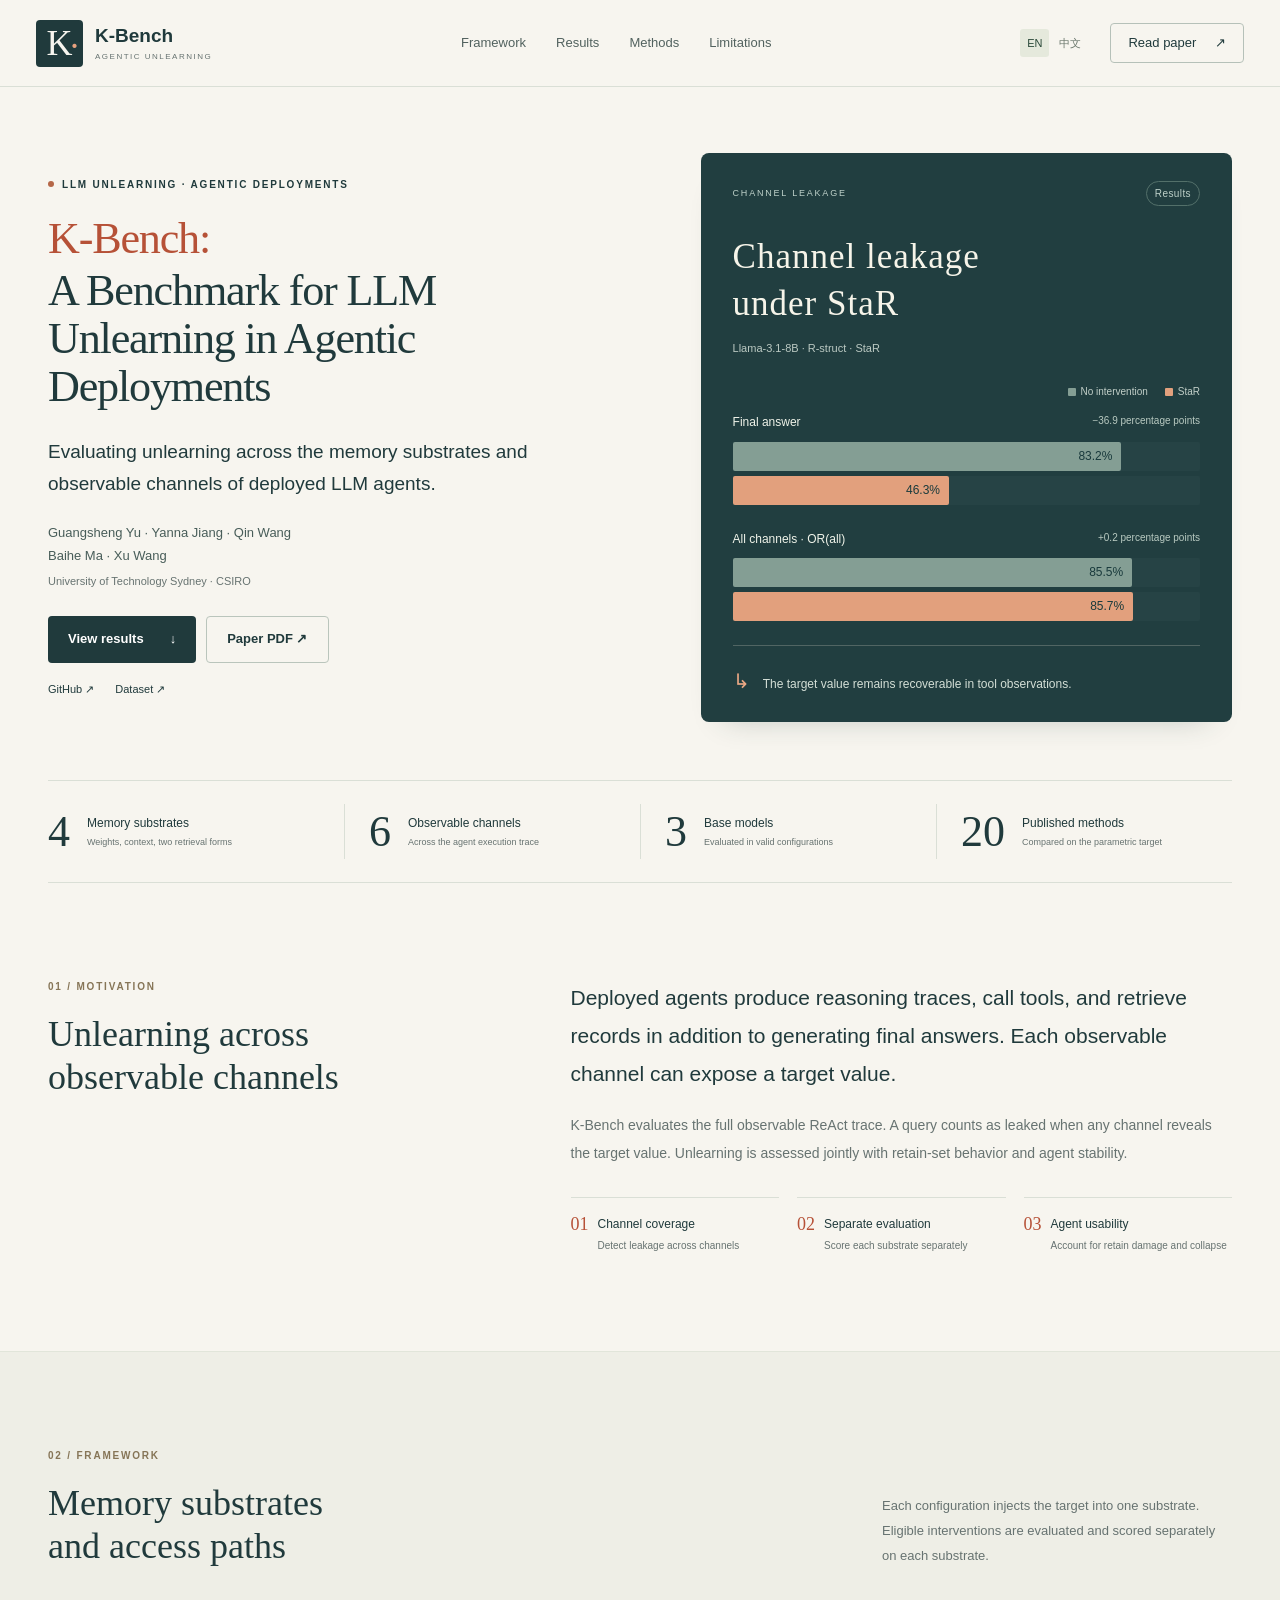
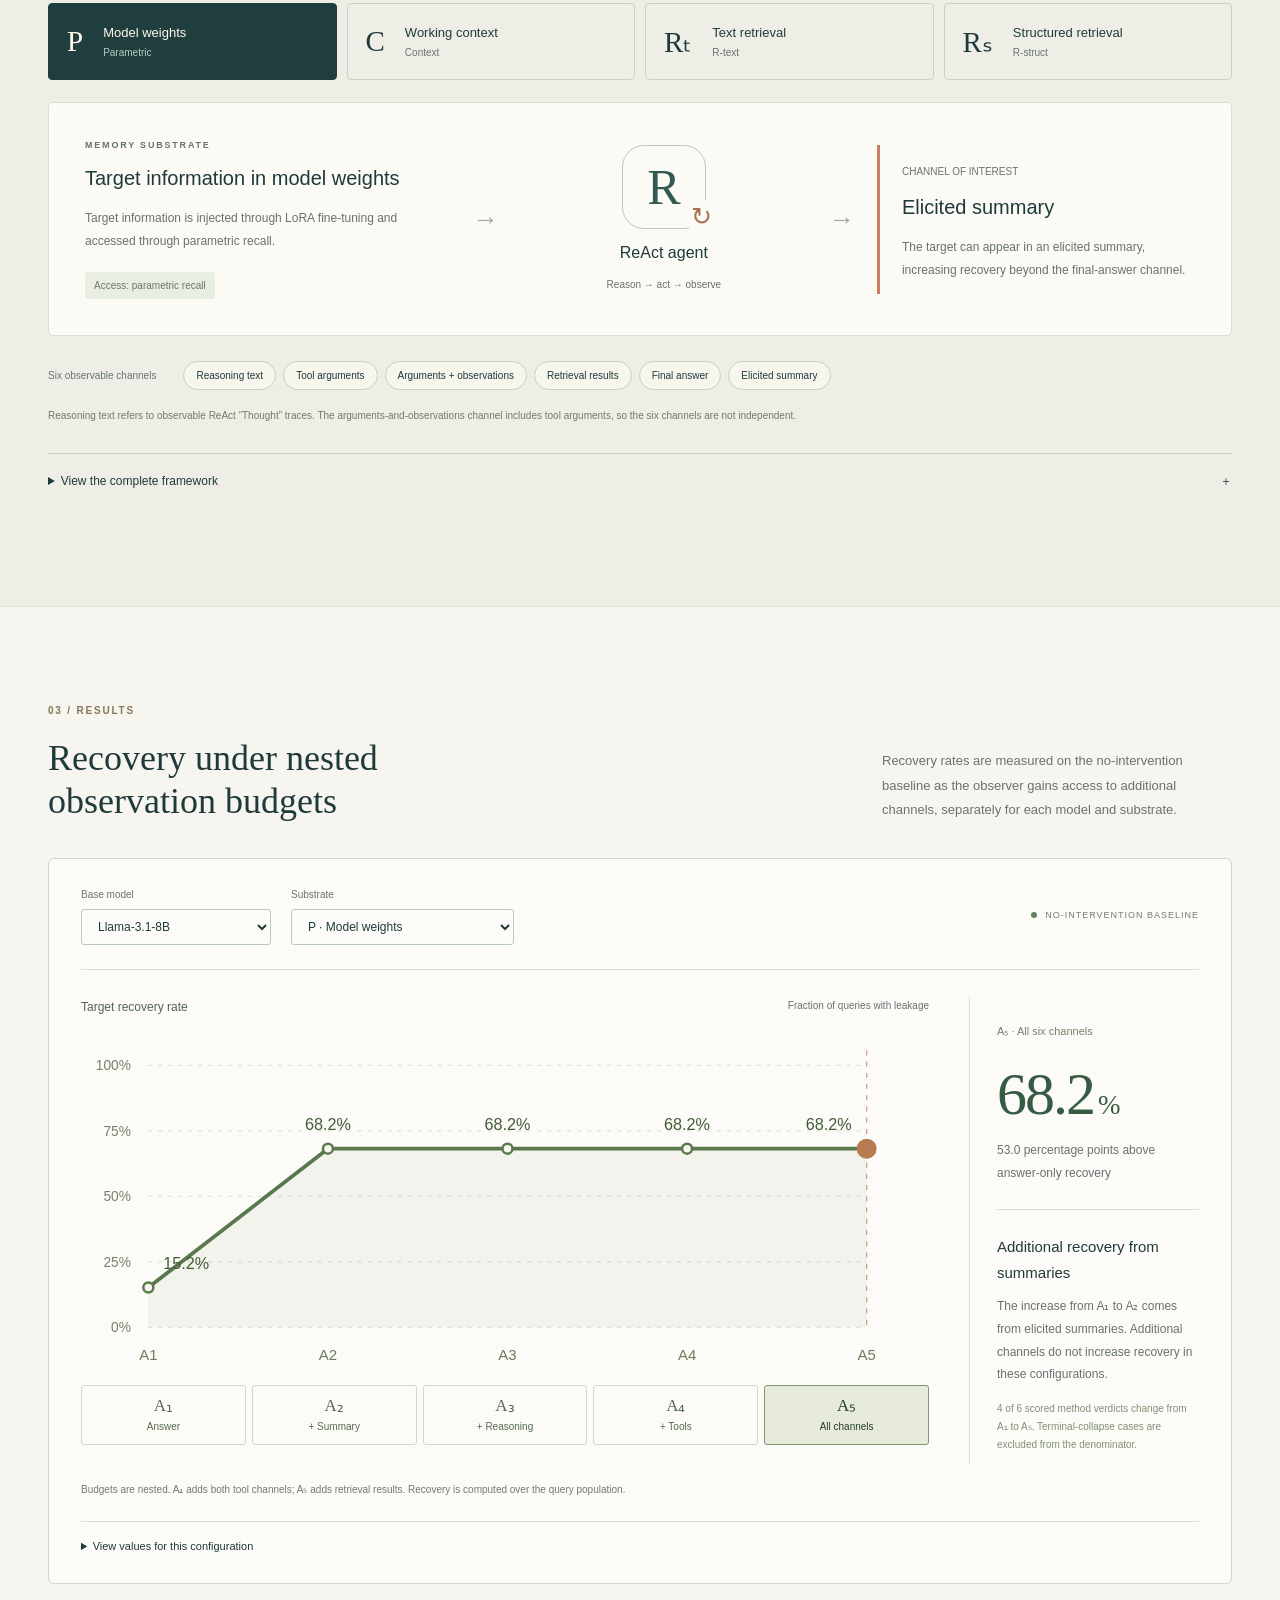
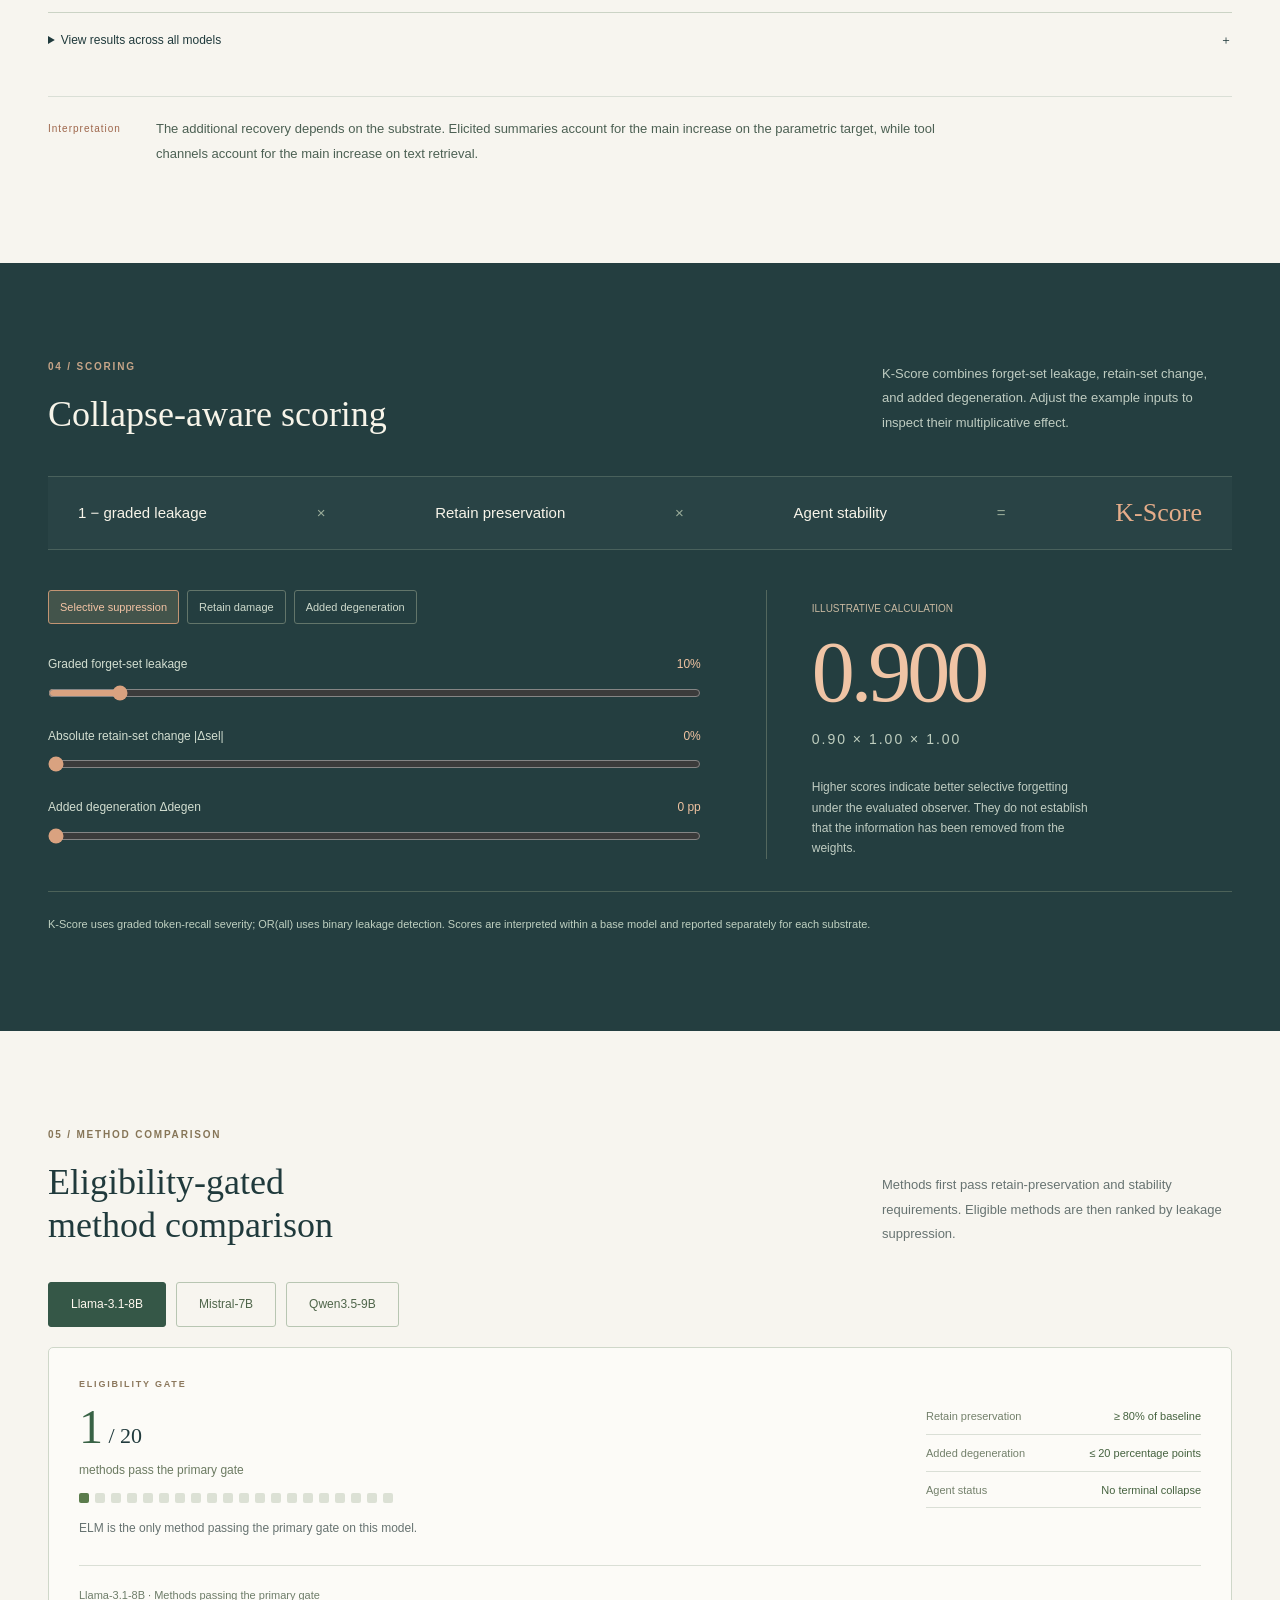
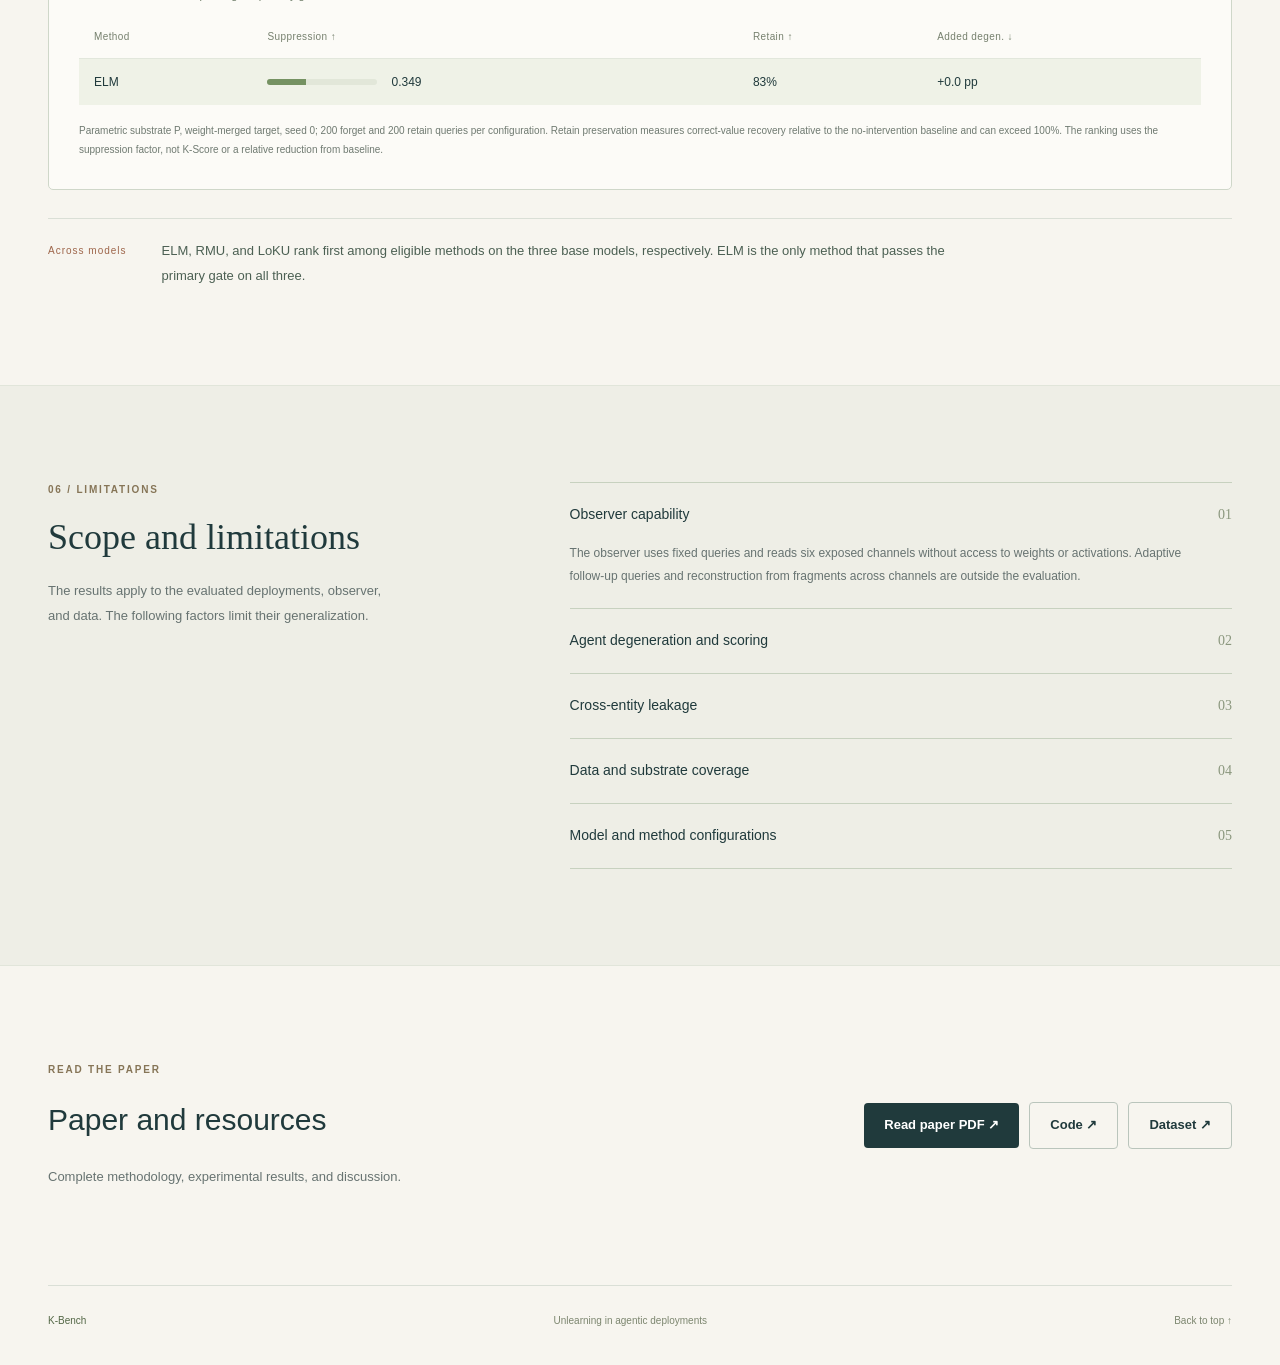
==== docs/index.html @ 3357fdaf "Add bilingual K-Bench project website" ====
<!DOCTYPE html>

<html lang="en"><head><meta charset="utf-8"/><meta content="width=device-width, initial-scale=1" name="viewport"/><title>K-Bench: A Benchmark for LLM Unlearning in Agentic Deployments</title><link href="assets/favicon.svg" rel="icon" type="image/svg+xml"/><link href="styles.css" rel="stylesheet"/><script defer="" src="data.js"></script><script defer="" src="script.js"></script> <meta content="K-Bench evaluates unlearning across memory substrates and observable channels of deployed LLM agents, alongside retain preservation and agent stability." name="description"/>
<meta content="#f7f5ef" name="theme-color"/>
<meta content="K-Bench: A Benchmark for LLM Unlearning in Agentic Deployments" property="og:title"/>
<meta content="K-Bench evaluates unlearning across memory substrates and observable channels of deployed LLM agents, alongside retain preservation and agent stability." property="og:description"/>
<meta content="website" property="og:type"/>
<meta content="summary" name="twitter:card"/>
<meta content="K-Bench: A Benchmark for LLM Unlearning in Agentic Deployments" name="twitter:title"/>
<meta content="K-Bench evaluates unlearning across memory substrates and observable channels of deployed LLM agents, alongside retain preservation and agent stability." name="twitter:description"/>
  <meta name="description" content="K-Bench evaluates unlearning across memory substrates and observable channels of deployed LLM agents, alongside retain preservation and agent stability.">
  <meta name="theme-color" content="#f7f5ef">
  <meta property="og:title" content="K-Bench: A Benchmark for LLM Unlearning in Agentic Deployments">
  <meta property="og:description" content="K-Bench evaluates unlearning across memory substrates and observable channels of deployed LLM agents, alongside retain preservation and agent stability.">
  <meta property="og:type" content="website">
  <meta name="twitter:card" content="summary">
  <meta name="twitter:title" content="K-Bench: A Benchmark for LLM Unlearning in Agentic Deployments">
  <meta name="twitter:description" content="K-Bench evaluates unlearning across memory substrates and observable channels of deployed LLM agents, alongside retain preservation and agent stability.">
  <meta property="og:url" content="https://onireimu.github.io/kbench/">
  <meta property="og:image" content="https://onireimu.github.io/kbench/assets/overview.png">
  <link rel="canonical" href="https://onireimu.github.io/kbench/">
  <link rel="alternate" hreflang="en" href="https://onireimu.github.io/kbench/" data-generated="alternate">
  <link rel="alternate" hreflang="zh-CN" href="https://onireimu.github.io/kbench/zh/" data-generated="alternate">
  <link rel="alternate" hreflang="x-default" href="https://onireimu.github.io/kbench/" data-generated="alternate">
</head>
<body id="top"><a class="skip" href="#main">Skip to content</a>
<header><div class="nav-wrap"><a aria-label="K-Bench home" class="brand" href="#top"><span class="brand-icon">K<span>·</span></span><span>K-Bench<small>AGENTIC UNLEARNING</small></span></a><nav aria-label="Main navigation"><a href="#framework">Framework</a><a href="#evidence">Results</a><a href="#leaderboard">Methods</a><a href="#limits">Limitations</a></nav><div class="nav-actions"><div aria-label="Language" class="language-switch" role="group"><a aria-current="page" href="./" lang="en">EN</a><a href="zh/" lang="zh-CN">中文</a></div><a class="nav-paper" href="paper.pdf" rel="noopener" target="_blank">Read paper <span>↗</span></a></div></div>
</header>
<main id="main">
<section aria-labelledby="paper-title" class="hero wrap"><div class="hero-copy"><div class="eyebrow"><span class="dot"></span> LLM UNLEARNING · AGENTIC DEPLOYMENTS</div>
<h1 id="paper-title"><span>K-Bench:</span> A Benchmark for LLM Unlearning in Agentic Deployments</h1><p class="hero-subtitle">Evaluating unlearning across the memory substrates and observable channels of deployed LLM agents.</p><p class="authors">Guangsheng Yu · Yanna Jiang · Qin Wang<br/>Baihe Ma · Xu Wang</p><p class="affiliations">University of Technology Sydney · CSIRO</p><div class="actions"><a class="button primary" href="#evidence">View results <span>↓</span></a><a class="button secondary" href="paper.pdf" rel="noopener" target="_blank">Paper PDF ↗</a></div>
<div class="source-links"><a href="https://github.com/OniReimu/kbench" rel="noopener" target="_blank">GitHub ↗</a><a href="https://huggingface.co/datasets/kbench/kbench-assets" rel="noopener" target="_blank">Dataset ↗</a></div>
</div>
<div class="hero-visual"><div class="visual-top"><span>CHANNEL LEAKAGE</span><span class="pill">Results</span></div>
<h2>Channel leakage<br/>under StaR</h2><p class="visual-desc">Llama-3.1-8B · R-struct · StaR</p><div class="mini-legend"><span><i class="before"></i>No intervention</span><span><i class="after"></i>StaR</span></div>
<div class="hero-chart"><div class="bar-label">Final answer <span>−36.9 percentage points</span></div>
<div class="bar-track"><div class="bar before" style="width:83.2%">83.2%</div>
</div><div class="bar-track"><div class="bar after" style="width:46.3%">46.3%</div>
</div><div class="bar-label second">All channels · OR(all) <span>+0.2 percentage points</span></div>
<div class="bar-track"><div class="bar before" style="width:85.5%">85.5%</div>
</div><div class="bar-track"><div class="bar after" style="width:85.7%">85.7%</div>
</div></div>
<div class="visual-note"><span>↳</span> The target value remains recoverable in tool observations.</div>
</div>
</section>
<div class="wrap facts"><div><strong>4</strong><span>Memory substrates<small>Weights, context, two retrieval forms</small></span></div>
<div><strong>6</strong><span>Observable channels<small>Across the agent execution trace</small></span></div>
<div><strong>3</strong><span>Base models<small>Evaluated in valid configurations</small></span></div>
<div><strong>20</strong><span>Published methods<small>Compared on the parametric target</small></span></div>
</div>
<section class="wrap section question" id="question"><div class="section-heading"><div class="eyebrow">01 / MOTIVATION</div>
<h2>Unlearning across<br/>observable channels</h2></div>
<div class="question-copy"><p class="large-copy">Deployed agents produce reasoning traces, call tools, and retrieve records in addition to generating final answers. Each observable channel can expose a target value.</p><p>K-Bench evaluates the full observable ReAct trace. A query counts as leaked when any channel reveals the target value. Unlearning is assessed jointly with retain-set behavior and agent stability.</p><div class="principles"><div><b>01</b><span>Channel coverage<small>Detect leakage across channels</small></span></div>
<div><b>02</b><span>Separate evaluation<small>Score each substrate separately</small></span></div>
<div><b>03</b><span>Agent usability<small>Account for retain damage and collapse</small></span></div>
</div></div>
</section>
<section class="soft-section" id="framework"><div class="wrap section"><div class="section-heading row-heading"><div><div class="eyebrow">02 / FRAMEWORK</div>
<h2>Memory substrates<br/>and access paths</h2></div>
<p>Each configuration injects the target into one substrate. Eligible interventions are evaluated and scored separately on each substrate.</p></div>
<div aria-label="Select memory substrate" class="lane-tabs" role="group"><button aria-pressed="true" data-lane="P"><b>P</b><span>Model weights<small>Parametric</small></span></button><button aria-pressed="false" data-lane="C"><b>C</b><span>Working context<small>Context</small></span></button><button aria-pressed="false" data-lane="R-text"><b>Rₜ</b><span>Text retrieval<small>R-text</small></span></button><button aria-pressed="false" data-lane="R-struct"><b>Rₛ</b><span>Structured retrieval<small>R-struct</small></span></button></div>
<div aria-live="polite" class="flow-panel"><div class="flow-source"><div class="eyebrow">MEMORY SUBSTRATE</div>
<h3 id="lane-title"></h3><p id="lane-copy"></p><div class="mechanism-tag" id="lane-tag"></div>
</div><div aria-hidden="true" class="flow-arrow">→</div>
<div class="agent-node"><div class="agent-mark">R<span>↻</span></div>
<strong>ReAct agent</strong><span>Reason → act → observe</span></div>
<div aria-hidden="true" class="flow-arrow">→</div>
<div class="flow-exit"><span class="small-label">CHANNEL OF INTEREST</span><h3 id="lane-channel"></h3><p id="lane-result"></p></div>
</div><div class="channel-strip"><span>Six observable channels</span><span>Reasoning text</span><span>Tool arguments</span><span>Arguments + observations</span><span>Retrieval results</span><span>Final answer</span><span>Elicited summary</span></div>
<p class="fineprint">Reasoning text refers to observable ReAct “Thought” traces. The arguments-and-observations channel includes tool arguments, so the six channels are not independent.</p><details class="figure-disclosure"><summary>View the complete framework <span>＋</span></summary><figure><a href="assets/overview.png" rel="noopener" target="_blank"><img alt="K-Bench substrate routing, observable channels, and scoring framework" height="850" loading="lazy" src="assets/overview.png" width="2000"/></a><figcaption>Each substrate is scored separately. Observations are aggregated by a per-query logical OR across six channels, alongside retain preservation and agent stability.</figcaption></figure></details></div>
</section>
<section class="wrap section" id="evidence"><div class="section-heading row-heading"><div><div class="eyebrow">03 / RESULTS</div>
<h2>Recovery under nested<br/>observation budgets</h2></div>
<p>Recovery rates are measured on the no-intervention baseline as the observer gains access to additional channels, separately for each model and substrate.</p></div>
<div class="evidence-panel"><div class="controls"><label>Base model<select id="budget-model"><option>Llama-3.1-8B</option><option>Mistral-7B</option><option>Qwen3.5-9B</option></select></label><label>Substrate<select id="budget-lane"></select></label><span class="data-tag"><span class="dot"></span> NO-INTERVENTION BASELINE</span></div>
<div class="chart-layout"><div class="chart-main"><div class="chart-caption">Target recovery rate <span>Fraction of queries with leakage</span></div>
<svg aria-label="Target recovery under nested observation budgets" id="budget-chart" role="img" viewbox="0 0 680 290"></svg><div aria-label="Select observation budget" class="budget-steps" role="group"><button aria-pressed="false" data-budget="0"><b>A₁</b>Answer</button><button aria-pressed="false" data-budget="1"><b>A₂</b>+ Summary</button><button aria-pressed="false" data-budget="2"><b>A₃</b>+ Reasoning</button><button aria-pressed="false" data-budget="3"><b>A₄</b>+ Tools</button><button aria-pressed="true" data-budget="4"><b>A₅</b>All channels</button></div>
</div><div aria-live="polite" class="chart-readout"><span id="budget-name"></span><div class="big-rate" id="budget-rate"></div>
<p id="budget-delta"></p><hr/><h3 id="budget-insight-title"></h3><p id="budget-insight"></p><small id="budget-flips"></small></div>
</div><p class="fineprint" id="budget-scope"></p><details class="data-details"><summary>View values for this configuration</summary><div class="table-scroll"><table><caption id="budget-table-caption"></caption><thead><tr><th scope="col">Observation budget</th><th scope="col">Observed channels</th><th scope="col">Recovery rate</th></tr></thead><tbody id="budget-table"></tbody></table></div>
</details></div>
<details class="figure-disclosure"><summary>View results across all models <span>＋</span></summary><figure><a href="assets/attacker-budget.png" rel="noopener" target="_blank"><img alt="Recovery rates across base models and memory substrates" loading="lazy" src="assets/attacker-budget.png"/></a><figcaption>No-intervention recovery rates across observation budgets for all measurable model–substrate configurations.</figcaption></figure></details><div class="takeaway"><span>Interpretation</span><p>The additional recovery depends on the substrate. Elicited summaries account for the main increase on the parametric target, while tool channels account for the main increase on text retrieval.</p></div>
</section>
<section class="score-section" id="scoring"><div class="wrap section"><div class="section-heading row-heading"><div><div class="eyebrow">04 / SCORING</div>
<h2>Collapse-aware scoring</h2></div>
<p>K-Score combines forget-set leakage, retain-set change, and added degeneration. Adjust the example inputs to inspect their multiplicative effect.</p></div>
<div class="score-formula"><span>1 − graded leakage</span><b>×</b><span>Retain preservation</span><b>×</b><span>Agent stability</span><b>=</b><strong>K-Score</strong></div>
<div class="score-demo"><div><div aria-label="Select an illustrative scenario" class="presets" role="group"><button aria-pressed="true" data-preset="selective">Selective suppression</button><button aria-pressed="false" data-preset="retain">Retain damage</button><button aria-pressed="false" data-preset="collapse">Added degeneration</button></div>
<div class="sliders"><label for="forget">Graded forget-set leakage <output for="forget" id="forget-out">10%</output></label><input id="forget" max="100" min="0" type="range" value="10"/><label for="retain">Absolute retain-set change |Δsel| <output for="retain" id="retain-out">0%</output></label><input id="retain" max="100" min="0" type="range" value="0"/><label for="degen">Added degeneration Δdegen <output for="degen" id="degen-out">0%</output></label><input id="degen" max="100" min="0" type="range" value="0"/></div>
</div><div aria-live="polite" class="score-total"><span>ILLUSTRATIVE CALCULATION</span><output id="score-value">0.900</output><div id="score-arithmetic">0.90 × 1.00 × 1.00</div>
<p>Higher scores indicate better selective forgetting under the evaluated observer. They do not establish that the information has been removed from the weights.</p></div>
</div><div class="score-note">K-Score uses graded token-recall severity; OR(all) uses binary leakage detection. Scores are interpreted within a base model and reported separately for each substrate.</div>
</div>
</section>
<section class="wrap section" id="leaderboard"><div class="section-heading row-heading"><div><div class="eyebrow">05 / METHOD COMPARISON</div>
<h2>Eligibility-gated<br/>method comparison</h2></div>
<p>Methods first pass retain-preservation and stability requirements. Eligible methods are then ranked by leakage suppression.</p></div>
<div aria-label="Select base model for method comparison" class="leader-tabs" role="group"><button aria-pressed="true" data-model="Llama-3.1-8B">Llama-3.1-8B</button><button aria-pressed="false" data-model="Mistral-7B">Mistral-7B</button><button aria-pressed="false" data-model="Qwen3.5-9B">Qwen3.5-9B</button></div>
<div class="leader-panel"><div class="gate-summary"><div><span class="eyebrow">ELIGIBILITY GATE</span><h3><strong id="eligible-count">1</strong> / 20 <span>methods pass the primary gate</span></h3><div aria-hidden="true" class="gate-dots" id="gate-dots"></div>
<p id="leader-insight"></p></div>
<div class="gate-rules"><span>Retain preservation <b>≥ 80% of baseline</b></span><span>Added degeneration <b>≤ 20 percentage points</b></span><span>Agent status <b>No terminal collapse</b></span></div>
</div><div class="table-scroll"><table class="leader-table"><caption id="leader-caption"></caption><thead><tr><th scope="col">Method</th><th scope="col">Suppression ↑</th><th scope="col">Retain ↑</th><th scope="col">Added degen. ↓</th></tr></thead><tbody id="leader-table"></tbody></table></div>
<p class="fineprint">Parametric substrate P, weight-merged target, seed 0; 200 forget and 200 retain queries per configuration. Retain preservation measures correct-value recovery relative to the no-intervention baseline and can exceed 100%. The ranking uses the suppression factor, not K-Score or a relative reduction from baseline.</p></div>
<div class="takeaway"><span>Across models</span><p>ELM, RMU, and LoKU rank first among eligible methods on the three base models, respectively. ELM is the only method that passes the primary gate on all three.</p></div>
</section>
<section class="soft-section" id="limits"><div class="wrap section limits-layout"><div class="section-heading"><div class="eyebrow">06 / LIMITATIONS</div>
<h2>Scope and limitations</h2><p>The results apply to the evaluated deployments, observer, and data. The following factors limit their generalization.</p></div>
<div class="limits-list"><details open=""><summary>Observer capability<span>01</span></summary><p>The observer uses fixed queries and reads six exposed channels without access to weights or activations. Adaptive follow-up queries and reconstruction from fragments across channels are outside the evaluation.</p></details><details><summary>Agent degeneration and scoring<span>02</span></summary><p>Execution failures can reduce observed leakage. K-Score penalizes degeneration added over baseline, but terminal collapse need not produce a zero score when the baseline already degenerates. The leaderboard therefore applies a separate validity requirement.</p></details><details><summary>Cross-entity leakage<span>03</span></summary><p>Detection is keyed to the queried entity. On retrieval substrates, ECO can return another entity’s record after corrupting the input. Such disclosures are not fully captured by the per-query detector.</p></details><details><summary>Data and substrate coverage<span>04</span></summary><p>The main corpus contains 5,000 synthetic entities; real-format PII validation covers dates of birth only. Experiments use single substrates and LoRA-injected parametric targets, without testing native pretraining memorization, mixed substrates, or multilingual deployments.</p></details><details><summary>Model and method configurations<span>05</span></summary><p>The model–substrate design is not fully factorial: Mistral’s context baseline falls below the measurability gate. Weight-based methods use a shared target and matched budgets, so absolute results do not reproduce each method’s published operating point.</p></details></div>
</div></section>
<section class="wrap section paper-section" id="paper"><div><div class="eyebrow">READ THE PAPER</div><h2>Paper and resources</h2><p>Complete methodology, experimental results, and discussion.</p></div><div class="paper-actions"><a class="button primary" href="paper.pdf" rel="noopener" target="_blank">Read paper PDF ↗</a><a class="button secondary" href="https://github.com/OniReimu/kbench" rel="noopener" target="_blank">Code ↗</a><a class="button secondary" href="https://huggingface.co/datasets/kbench/kbench-assets" rel="noopener" target="_blank">Dataset ↗</a></div></section>
</main><footer class="wrap"><a class="brand-footer" href="#top">K-Bench</a><span>Unlearning in agentic deployments</span><a href="#top">Back to top ↑</a></footer><noscript><div class="noscript">Enable JavaScript to use the interactive figures.</div>
</noscript></body></html>
---- docs/styles.css ----
:root{--paper:#f7f5ef;--ink:#203a3c;--muted:#677371;--line:#dadfd6;--soft:#eeeee6;--coral:#b65137;--teal:#38655f;--serif:Georgia,'Times New Roman','Songti SC','Noto Serif CJK SC',serif;--sans:-apple-system,BlinkMacSystemFont,'Segoe UI','PingFang SC','Microsoft YaHei',sans-serif}*{box-sizing:border-box}html{scroll-behavior:smooth;scroll-padding-top:95px}body{margin:0;background:var(--paper);color:var(--ink);font-family:var(--sans);font-size:15px;line-height:1.7;-webkit-font-smoothing:antialiased}button,input,select{font:inherit}button,a,input,select{touch-action:manipulation}button,a{ -webkit-tap-highlight-color:transparent}a{color:inherit;text-decoration:none}a:hover{text-decoration:underline;text-underline-offset:5px}button{cursor:pointer}button:disabled{cursor:default}button:focus-visible,a:focus-visible,summary:focus-visible,input:focus-visible,select:focus-visible{outline:3px solid #bd6b46;outline-offset:5px}h1,h2,h3,p,figure{margin:0}h1,h2,h3{font-weight:500}p{color:var(--muted)}.wrap{max-width:1200px;width:calc(100% - 96px);margin-inline:auto}.section{padding-block:96px}header{position:sticky;top:0;z-index:20;border-bottom:1px solid var(--line);background:rgba(247,245,239,.96);backdrop-filter:blur(12px)}.nav-wrap{max-width:1340px;min-height:86px;width:calc(100% - 72px);margin:auto;display:flex;align-items:center;justify-content:space-between;gap:25px}.brand{display:flex;align-items:center;gap:12px;font-weight:650;font-size:19px;line-height:1.35}.brand small{display:block;font-size:8px;letter-spacing:1.5px;font-weight:500;color:var(--muted);margin-top:4px}.brand-icon{font:36px var(--serif);background:var(--ink);color:var(--paper);height:47px;width:47px;display:grid;place-content:center;position:relative;border-radius:4px}.brand-icon span{color:#e7a17f;position:absolute;bottom:0;right:4px}nav{display:flex;gap:30px;font-size:13px;color:#52625f}.nav-paper{font-size:13px;border:1px solid #b6c1b9;padding:8px 17px;border-radius:4px}.nav-paper span{padding-left:15px}.hero{display:grid;grid-template-columns:1.1fr 1fr;gap:68px;padding-block:66px 58px;align-items:center}.eyebrow{font-size:10px;font-weight:600;letter-spacing:1.8px;line-height:1.5;display:flex;align-items:center;gap:8px}.dot{display:inline-block;width:6px;height:6px;border-radius:50%;background:#b56748}.hero h1{font:clamp(36px,3.45vw,49px)/1.09 var(--serif);letter-spacing:-1.2px;margin-top:23px;max-width:570px}.hero h1>span{display:block;color:var(--coral);margin-bottom:4px}.hero-subtitle{font-size:22px;line-height:1.55;color:var(--ink);margin:25px 0 22px;letter-spacing:.5px}.authors{font-size:13px;color:#485d59;line-height:1.8}.affiliations{font-size:11px;margin-top:4px}.actions{display:flex;flex-wrap:wrap;gap:10px;margin-top:26px}.button{display:inline-flex;align-items:center;justify-content:center;gap:26px;padding:11px 20px;border-radius:4px;font-size:13px;font-weight:600;transition:background .18s,transform .18s}.button:hover{text-decoration:none;transform:translateY(-2px)}.primary{background:var(--ink);color:white}.primary:hover{background:#38635d}.secondary{border:1px solid #bac5bc}.secondary:hover{background:#eaece2}.source-links{display:flex;gap:21px;font-size:11px;margin-top:17px}.source-links span{color:#7e8680}.hero-visual{background:#213e40;color:#f6f4e9;border-radius:8px;padding:28px 32px 24px;box-shadow:0 18px 30px -24px #253f3b50;position:relative}.visual-top{display:flex;align-items:center;justify-content:space-between;gap:8px;font-size:9px;letter-spacing:1.8px;color:#bed1c9}.pill{font-size:10px;letter-spacing:.4px;padding:3px 8px;border:1px solid #53706a;border-radius:20px}.hero-visual h2{font-size:30px;line-height:1.45;letter-spacing:1px;margin-top:27px}.hero-visual h2 em{font-style:normal;color:#e8a482}.visual-desc{font-size:11px;color:#bccac3;margin-top:11px}.mini-legend{display:flex;gap:17px;font-size:10px;color:#c2cfc8;justify-content:flex-end;margin-top:26px;margin-bottom:12px}.mini-legend span{display:flex;gap:5px;align-items:center}.mini-legend i{display:inline-block;width:8px;height:8px;border-radius:1px}.before{background:#849e94}.after{background:#e2a07d}.bar-label{display:flex;justify-content:space-between;gap:5px;font-size:12px;color:#eff3e9;margin-bottom:9px}.bar-label span{font-size:10px;color:#b9cac1}.bar-label.second{margin-top:24px}.bar-track{height:29px;background:#ffffff06;margin:5px 0;border-radius:2px}.bar{height:100%;display:flex;align-items:center;justify-content:flex-end;font-size:12px;padding-right:9px;color:#193a3c;border-radius:2px;font-variant-numeric:tabular-nums}.visual-note{border-top:1px solid #516563;margin-top:24px;padding-top:18px;font-size:12px;color:#d4dfd6}.visual-note span{color:#eca985;margin-right:10px;font-size:20px}.source{font-size:10px;color:#64766e;display:inline-block;margin-top:16px}.dark-source{color:#b9ccc2;font-size:9px}.facts{border-top:1px solid var(--line);border-bottom:1px solid var(--line);display:grid;grid-template-columns:repeat(4,1fr);padding-block:23px}.facts>div{display:flex;gap:17px;align-items:center;padding:2px 24px;border-left:1px solid var(--line)}.facts>div:first-child{padding-left:0;border:0}.facts strong{font:44px var(--serif)}.facts span{font-size:12px}.facts small{display:block;color:var(--muted);font-size:9px;margin-top:4px}.section-heading .eyebrow{color:#867557;margin-bottom:19px}.section-heading h2{font-size:32px;line-height:1.45;letter-spacing:1px}.section-heading p{max-width:340px;font-size:13px;line-height:1.9;margin-top:20px}.row-heading{display:flex;justify-content:space-between;align-items:flex-end;gap:50px;margin-bottom:35px}.row-heading p{margin:0}.question{display:grid;grid-template-columns:.85fr 1.3fr;gap:90px}.large-copy{font-size:21px;line-height:1.8;color:var(--ink);margin-bottom:20px}.question-copy>p:not(.large-copy){font-size:14px;line-height:1.95}.principles{display:grid;grid-template-columns:repeat(3,1fr);gap:18px;margin-top:30px}.principles>div{border-top:1px solid var(--line);padding-top:16px;display:flex;gap:12px}.principles b{font:18px var(--serif);color:var(--coral)}.principles span{font-size:12px}.principles small{display:block;font-size:10px;color:var(--muted);margin-top:4px;line-height:1.65}.soft-section{background:var(--soft);border-block:1px solid #e1e5da}.lane-tabs{display:grid;grid-template-columns:repeat(4,1fr);gap:10px;margin-bottom:22px}.lane-tabs button{border:1px solid #cad2c6;border-radius:4px;padding:18px;display:flex;align-items:center;gap:20px;color:var(--ink);background:transparent;text-align:left;transition:background .2s}.lane-tabs b{font:29px var(--serif)}.lane-tabs span{font-size:13px}.lane-tabs small{display:block;font-size:10px;color:var(--muted)}.lane-tabs [aria-pressed=true]{background:#203e3d;color:#fff8eb;border-color:#203e3d}.lane-tabs [aria-pressed=true] small{color:#b6ccc1}.flow-panel{display:grid;grid-template-columns:1.15fr 30px .9fr 30px 1fr;align-items:center;gap:20px;background:#fbfaf5;border:1px solid var(--line);border-radius:5px;padding:36px}.flow-source .eyebrow{font-size:9px;color:var(--muted)}.flow-source h3,.flow-exit h3{font-size:20px;margin:8px 0 12px}.flow-source p,.flow-exit p{font-size:12px;line-height:1.9}.mechanism-tag{font-size:10px;color:#6a7869;background:#e9eee2;padding:5px 9px;margin-top:20px;display:inline-block;border-radius:2px}.flow-arrow{font-size:26px;color:#9eaa9c;text-align:center}.agent-node{text-align:center;display:flex;flex-direction:column;align-items:center;gap:10px}.agent-mark{font:50px var(--serif);color:#325952;border:1px solid #bbcabe;width:84px;height:84px;display:grid;place-content:center;border-radius:22px;position:relative}.agent-mark span{font:25px var(--sans);position:absolute;right:-9px;bottom:-5px;background:#fbfaf5;padding:2px;color:#a56f4e}.agent-node strong{font-size:16px;font-weight:500}.agent-node>span{font-size:10px;color:var(--muted)}.flow-exit{border-left:3px solid #c97f5f;padding:12px 0 12px 22px}.small-label{font-size:10px;color:var(--muted)}.channel-strip{display:flex;align-items:center;gap:8px;margin-top:25px;flex-wrap:wrap}.channel-strip span{font-size:10px;border:1px solid #c7d1c1;padding:5px 12px;border-radius:20px;background:#f6f6ed}.channel-strip span:first-child{padding-left:0;border:none;background:transparent;color:var(--muted);margin-right:8px}.fineprint{font-size:10px;line-height:1.9;margin-top:16px;color:#6f7a71}.figure-disclosure{border-top:1px solid #cbd3c5;margin-top:28px}.figure-disclosure summary{font-size:12px;padding:18px 0}.figure-disclosure summary span{float:right}summary{cursor:pointer}figure{margin-top:15px;background:white;border:1px solid var(--line);padding:20px;border-radius:4px}figure img{display:block;width:100%;height:auto}figcaption{font-size:11px;color:var(--muted);padding-top:16px}figcaption a{float:right}.evidence-panel{border:1px solid #cfd7cc;background:#fcfbf7;border-radius:6px;padding:27px 32px}.controls{display:flex;gap:20px;align-items:flex-end;padding-bottom:24px;border-bottom:1px solid var(--line)}.controls label{font-size:10px;color:#687868;display:flex;flex-direction:column;gap:6px}.controls select{font-size:12px;color:var(--ink);border:1px solid #bacaba;background:transparent;border-radius:3px;padding:9px 35px 9px 12px;min-width:190px}.data-tag{display:flex;gap:8px;align-items:center;font-size:9px;letter-spacing:1px;margin-left:auto;align-self:center;color:#70816d}.data-tag .dot{background:#648360}.chart-layout{display:grid;grid-template-columns:1fr 230px;gap:40px;padding-top:27px}.chart-caption{font-size:12px;color:#52654f;display:flex;justify-content:space-between}.chart-caption span{font-size:10px;color:var(--muted)}#budget-chart{display:block;width:100%;height:auto;margin-top:6px;overflow:visible}.budget-steps{display:grid;grid-template-columns:repeat(5,1fr);gap:6px}.budget-steps button{padding:9px 2px;font-size:10px;border:1px solid #d0d8c9;background:transparent;color:#566a51;border-radius:3px;line-height:1.6}.budget-steps b{display:block;font:17px var(--serif);margin-bottom:3px}.budget-steps [aria-pressed=true]{background:#e5eadb;border-color:#7f9770;color:#263f29}.chart-readout{padding:20px 0 10px 27px;border-left:1px solid var(--line)}.chart-readout>span{font-size:11px;color:#728367}.big-rate{font:60px var(--serif);letter-spacing:-2px;line-height:1.15;color:#355c42;margin:18px 0 10px}.big-rate span{font-size:27px;letter-spacing:0;margin-left:4px}.chart-readout p{font-size:12px;line-height:1.9}.chart-readout hr{border:0;border-top:1px solid var(--line);margin:24px 0}.chart-readout h3{font-size:15px;margin-bottom:10px}.chart-readout small{display:block;font-size:10px;color:#809077;line-height:1.8;margin-top:14px}.data-details{font-size:11px;margin-top:22px;border-top:1px solid var(--line);padding-top:15px}.table-scroll{overflow:auto}table{border-collapse:collapse;text-align:left;width:100%;font-size:12px}caption{text-align:left;color:#6e7d69;font-size:11px;padding:20px 0 10px}th{font-size:10px;letter-spacing:.4px;color:#76806e;font-weight:500}td,th{padding:13px 15px;border-bottom:1px solid #e2e7dc;white-space:nowrap}tr:last-child td{border:0}.takeaway{display:flex;gap:35px;border-top:1px solid var(--line);padding-top:20px;margin-top:28px}.takeaway>span{font-size:10px;flex-shrink:0;color:#9e664b;letter-spacing:1px;padding-top:3px}.takeaway p{font-size:13px;color:#4c6053;line-height:1.9;max-width:790px}.score-section{background:#243e40;color:#f7f4e9}.score-section p{color:#bfccc1}.score-section .eyebrow{color:#c7a588}.score-formula{display:flex;align-items:center;justify-content:space-between;gap:15px;background:#ffffff06;border-block:1px solid #49615c;padding:21px 30px;margin:40px 0;font-size:16px}.score-formula b{color:#9cae9b;font-weight:400}.score-formula strong{color:#e6ad8a;font:26px var(--serif)}.score-demo{display:grid;grid-template-columns:1.4fr 1fr;gap:65px}.presets{display:flex;gap:8px;flex-wrap:wrap;margin-bottom:30px}.presets button{font-size:11px;border:1px solid #62756a;background:transparent;color:#cedacc;border-radius:3px;padding:7px 11px}.presets [aria-pressed=true]{color:#f4c4a5;background:#43544b;border-color:#c29473}.sliders{display:flex;flex-direction:column;gap:10px}.sliders label{font-size:12px;display:flex;justify-content:space-between;gap:10px;color:#d2ded0}.sliders output{color:#f0c3a1;min-width:40px;text-align:right}.sliders input{width:100%;margin:0 0 15px;accent-color:#d9a280;cursor:pointer}.score-total{border-left:1px solid #53675e;padding:10px 0 0 45px;display:flex;flex-direction:column}.score-total>span{font-size:10px;color:#c8b9a1}.score-total>output{font:86px/1.3 var(--serif);letter-spacing:-4px;color:#f0c4a5}.score-total>div{font-size:14px;letter-spacing:2px;color:#bfcebf}.score-total p{font-size:12px;margin-top:25px;max-width:290px}.score-note{font-size:11px;color:#bfd0c0;line-height:1.9;border-top:1px solid #4c6259;margin-top:32px;padding-top:22px}.leader-tabs{display:flex;gap:10px;margin-bottom:20px}.leader-tabs button{font-size:12px;border:1px solid #b8c6b2;background:transparent;padding:11px 22px;border-radius:3px;color:#4f654a}.leader-tabs [aria-pressed=true]{color:#fff8ef;background:#355747;border-color:#355747}.leader-panel{border:1px solid #cfd7c9;background:#fcfbf7;border-radius:5px;padding:30px}.gate-summary{display:flex;justify-content:space-between;gap:30px;padding-bottom:27px;border-bottom:1px solid var(--line)}.gate-summary .eyebrow{font-size:9px;color:#8c785d}.gate-summary h3{font:22px var(--serif);margin-top:8px}.gate-summary h3 strong{font:48px var(--serif);color:#386245}.gate-summary h3 span{font:12px var(--sans);margin-left:18px;color:#6c7b62}.gate-dots{display:flex;gap:6px;margin-top:16px;flex-wrap:wrap}.gate-dots i{width:10px;height:10px;border-radius:2px;background:#dce1d5}.gate-dots i.pass{background:#5b7c4c}.gate-summary p{font-size:12px;margin-top:15px;max-width:500px}.gate-rules{display:flex;flex-direction:column;gap:9px;min-width:275px;justify-content:center}.gate-rules span{display:flex;justify-content:space-between;gap:24px;font-size:11px;padding-bottom:8px;border-bottom:1px solid var(--line);color:#73806b}.gate-rules b{font-weight:500;color:#45623f}.leader-table td:first-child{font-weight:500}.leader-table td{font-variant-numeric:tabular-nums}.leader-table tbody tr:first-child{background:#eff2e7}.meter-cell{display:flex;align-items:center;gap:14px}.meter-track{height:6px;width:110px;background:#e2e7d9;border-radius:8px;overflow:hidden}.meter-track span{display:block;height:100%;background:#759262}.limits-layout{display:grid;grid-template-columns:.8fr 1.2fr;gap:80px}.limits-list details{border-top:1px solid #c7d1bf;padding-block:20px}.limits-list details:last-child{border-bottom:1px solid #c7d1bf}.limits-list summary{list-style:none;font-size:14px;display:flex;align-items:center;justify-content:space-between;gap:15px}.limits-list summary::-webkit-details-marker{display:none}.limits-list summary span{color:#8b977e;font:14px var(--serif)}.limits-list p{font-size:12px;line-height:1.95;margin-top:15px;padding-right:28px}.paper-section{display:grid;grid-template-columns:1fr 1fr;gap:80px;align-items:center}.paper-section h2{font-size:30px;margin-top:20px;margin-bottom:20px}.paper-section p{font-size:13px;line-height:1.9}.paper-section .fineprint{font-size:10px}.citation-box{background:#eeeee4;border:1px solid #d6ddcd;border-radius:5px;padding:30px}.citation-heading{display:flex;justify-content:space-between;gap:20px;align-items:center;margin-bottom:23px}.citation-heading h3{font-size:15px}.citation-heading button{border:1px solid #b7c2a9;background:transparent;color:#56654a;font-size:10px;border-radius:3px;padding:6px 11px}.citation-box #copy-status{font-size:11px;color:#586d43;min-height:20px;margin-top:10px}footer{display:flex;align-items:center;justify-content:space-between;gap:20px;border-top:1px solid var(--line);padding-block:26px 36px;font-size:10px;color:#7c866f}.brand-footer{color:#536746}.brand-footer span{padding:0 10px;color:#a4ad96}.skip{position:fixed;top:-70px;left:15px;z-index:100;background:#fff;padding:10px}.skip:focus{top:10px}.noscript{position:fixed;bottom:0;background:#fff2d4;padding:10px;width:100%;text-align:center}
@media(min-width:1500px){.hero{padding-block:86px 70px}.hero h1{font-size:52px}.hero-visual{padding:35px 37px}.hero-visual h2{font-size:33px}}@media(max-width:1050px){.wrap{width:calc(100% - 64px)}.hero{gap:35px}.hero h1{font-size:39px}.hero-visual{padding:24px}.hero-visual h2{font-size:27px}.hero-subtitle{font-size:20px}.facts>div{padding-inline:14px;gap:10px}.facts strong{font-size:36px}.facts small{font-size:8px}.question{gap:40px}.flow-panel{gap:10px;padding:25px;grid-template-columns:1fr 20px .7fr 20px 1fr}.lane-tabs button{padding:14px;gap:12px}.chart-layout{gap:25px;grid-template-columns:1fr 195px}.evidence-panel{padding:25px}.score-demo{gap:40px}.limits-layout{gap:45px}nav{gap:19px}.nav-wrap{width:calc(100% - 48px)}}
@media(max-width:760px){html{scroll-padding-top:85px}.wrap{width:calc(100% - 40px)}.nav-wrap{min-height:69px;width:calc(100% - 36px)}.brand{font-size:16px}.brand-icon{height:37px;width:37px;font-size:28px}.brand small{font-size:7px;letter-spacing:1px}nav{display:none}.nav-paper{font-size:11px;padding:7px 12px}.hero{grid-template-columns:1fr;padding-block:36px 35px;gap:33px}.hero h1{font-size:43px;max-width:560px;line-height:1.12}.hero-subtitle{font-size:22px;margin-top:24px}.hero-copy .eyebrow{font-size:8px;letter-spacing:1.4px}.hero-visual{padding:26px;max-width:none}.hero-visual h2{font-size:29px}.facts{grid-template-columns:repeat(2,1fr);padding-block:14px}.facts>div{padding:16px!important;border:0}.facts>div:nth-child(even){border-left:1px solid var(--line)}.facts>div:nth-child(-n+2){border-bottom:1px solid var(--line)}.facts small{font-size:8px}.facts strong{font-size:37px}.section{padding-block:58px}.section-heading h2{font-size:27px}.section-heading .eyebrow{font-size:9px;margin-bottom:14px}.question{grid-template-columns:1fr;gap:27px}.question .section-heading h2 br{display:none}.large-copy{font-size:19px}.principles{gap:10px}.principles>div{flex-direction:column;gap:6px}.row-heading{display:block;margin-bottom:26px}.row-heading p{margin-top:16px;max-width:none;font-size:12px}.lane-tabs{grid-template-columns:repeat(2,1fr)}.lane-tabs button{gap:14px;padding:14px}.lane-tabs b{font-size:25px}.flow-panel{grid-template-columns:1fr;gap:18px;padding:25px}.flow-arrow{transform:rotate(90deg);font-size:20px;line-height:1}.flow-source{text-align:center}.flow-source .eyebrow{justify-content:center}.mechanism-tag{margin-top:12px}.agent-node{gap:6px}.agent-mark{height:66px;width:66px;font-size:40px}.flow-exit{padding-left:18px}.channel-strip{gap:6px}.channel-strip span{font-size:9px;padding:4px 8px}.fineprint{font-size:10px}.evidence-panel{padding:19px 16px}.controls{gap:12px;flex-wrap:wrap}.controls label{flex:1;min-width:0}.controls select{min-width:0;width:100%;padding-right:16px;font-size:11px}.data-tag{display:none}.chart-layout{grid-template-columns:1fr;gap:25px;padding-top:20px}.chart-readout{border-left:0;border-top:1px solid var(--line);padding:20px 0 0}.big-rate{font-size:55px;margin:10px 0}.chart-readout hr{margin:17px 0}.chart-caption{font-size:10px}.chart-caption span{font-size:9px}.budget-steps{gap:4px}.budget-steps button{font-size:9px;padding:7px 0}.budget-steps b{font-size:16px}.takeaway{gap:20px}.takeaway p{font-size:12px}.score-formula{padding:18px 14px;font-size:10px;gap:8px;margin:28px 0;flex-wrap:wrap;justify-content:center}.score-formula strong{font-size:21px}.score-demo{grid-template-columns:1fr;gap:20px}.presets{gap:6px}.presets button{font-size:10px;padding:7px 8px}.score-total{border-left:0;border-top:1px solid #53675e;padding:23px 0 0}.score-total>output{font-size:70px}.score-total p{max-width:none;margin-top:16px}.score-note{margin-top:25px}.leader-tabs{gap:5px}.leader-tabs button{flex:1;padding:10px 3px;font-size:10px}.leader-panel{padding:20px 16px}.gate-summary{display:block}.gate-summary h3 span{margin-left:8px}.gate-rules{margin-top:23px;min-width:0}.gate-dots{gap:5px}.gate-dots i{width:9px;height:9px}.leader-table td,.leader-table th{padding:12px 8px}.leader-table{font-size:11px}.leader-table th{font-size:9px}.meter-track{width:45px}.meter-cell{gap:6px}.limits-layout{grid-template-columns:1fr;gap:30px}.limits-list summary{font-size:13px}.limits-list p{padding-right:0}.paper-section{grid-template-columns:1fr;gap:30px}.citation-box{padding:23px}footer{flex-wrap:wrap;gap:15px;padding-top:23px}.brand-footer{width:100%;font-size:10px}figure{padding:10px}figcaption a{float:none;display:block}.authors{font-size:12px}.affiliations{font-size:10px}}
@media(prefers-reduced-motion:reduce){html{scroll-behavior:auto}*{transition:none!important}}@media print{header,.controls,.budget-steps,.presets,input[type=range],.source-links{display:none}.wrap{width:100%}.section{padding:30px 0}body{background:white}.hero{gap:25px}.hero-visual,.score-section{print-color-adjust:exact;-webkit-print-color-adjust:exact}details{break-inside:avoid}footer{margin-top:30px}.section-heading h2{font-size:24px}}

@media(max-width:760px){#budget-chart text{font-size:19px}}
/* Bilingual presentation */
.nav-actions{display:flex;align-items:center;gap:22px}.language-switch{display:flex;align-items:center;gap:3px;font-size:11px}.language-switch a{padding:5px 7px;color:#6a776c;border-radius:3px}.language-switch a[aria-current=page]{background:#e5e9dc;color:#284737}.hero-subtitle{font-size:19px;line-height:1.65;letter-spacing:0;max-width:530px}.hero-visual h2{line-height:1.35}.section-heading h2{letter-spacing:0}.paper-actions{display:flex;justify-content:flex-end;align-items:center;gap:10px;flex-wrap:wrap}.paper-section{gap:35px}.paper-section .eyebrow{color:#867557}.paper-section h2{margin-top:17px}.figure-disclosure summary{line-height:1.6}html[lang=en] .section-heading h2{font-family:var(--serif);font-size:36px;line-height:1.2}html[lang=en] .hero-visual h2{font-family:var(--serif);font-size:35px}html[lang=en] .facts span{font-size:12px;line-height:1.5}html[lang=en] .facts small{font-size:9px;line-height:1.5}html[lang=en] .gate-summary h3 span{display:block;margin-left:0;margin-top:9px}html[lang=en] .row-heading>p{max-width:350px;flex:1}html[lang=en] .row-heading>div{flex:1.4}html[lang=en] .principles>div{gap:9px}html[lang=en] .channel-strip{gap:7px}html[lang=en] .score-formula{font-size:15px}
@media(max-width:1050px){.nav-actions{gap:12px}.nav-wrap{gap:18px}nav{gap:16px}html[lang=en] nav{font-size:12px}.paper-actions{justify-content:flex-start}.paper-section{grid-template-columns:1fr 1fr}}
@media(max-width:760px){.nav-wrap{gap:12px}.nav-actions{gap:8px}.nav-paper{padding:7px 9px;font-size:10px;white-space:nowrap}.nav-paper span{padding-left:6px}.language-switch{font-size:10px}.language-switch a{padding:4px 5px}.brand{gap:8px}.brand small{font-size:6px;letter-spacing:.65px}.hero-subtitle{font-size:17px;line-height:1.85}.hero-visual h2{font-size:26px}html[lang=en] .hero-visual h2{font-size:31px}.hero-visual .bar-label{font-size:11px}.hero-visual .bar-label span{font-size:9px}.hero-visual .visual-top{font-size:8px;letter-spacing:1.3px}html[lang=en] .section-heading h2{font-size:30px}html[lang=en] .row-heading>p{max-width:none}html[lang=en] .facts span{font-size:10px}html[lang=en] .facts small{font-size:8px}.paper-section{grid-template-columns:1fr;gap:23px}.paper-actions{justify-content:flex-start}.paper-actions .button{font-size:11px;padding:10px 12px}html[lang=en] .score-formula{font-size:10px}html[lang=en] .budget-steps button{font-size:8px}.sliders label{font-size:11px}html[lang=en] .gate-rules b{text-align:right}.leader-table{min-width:335px}}
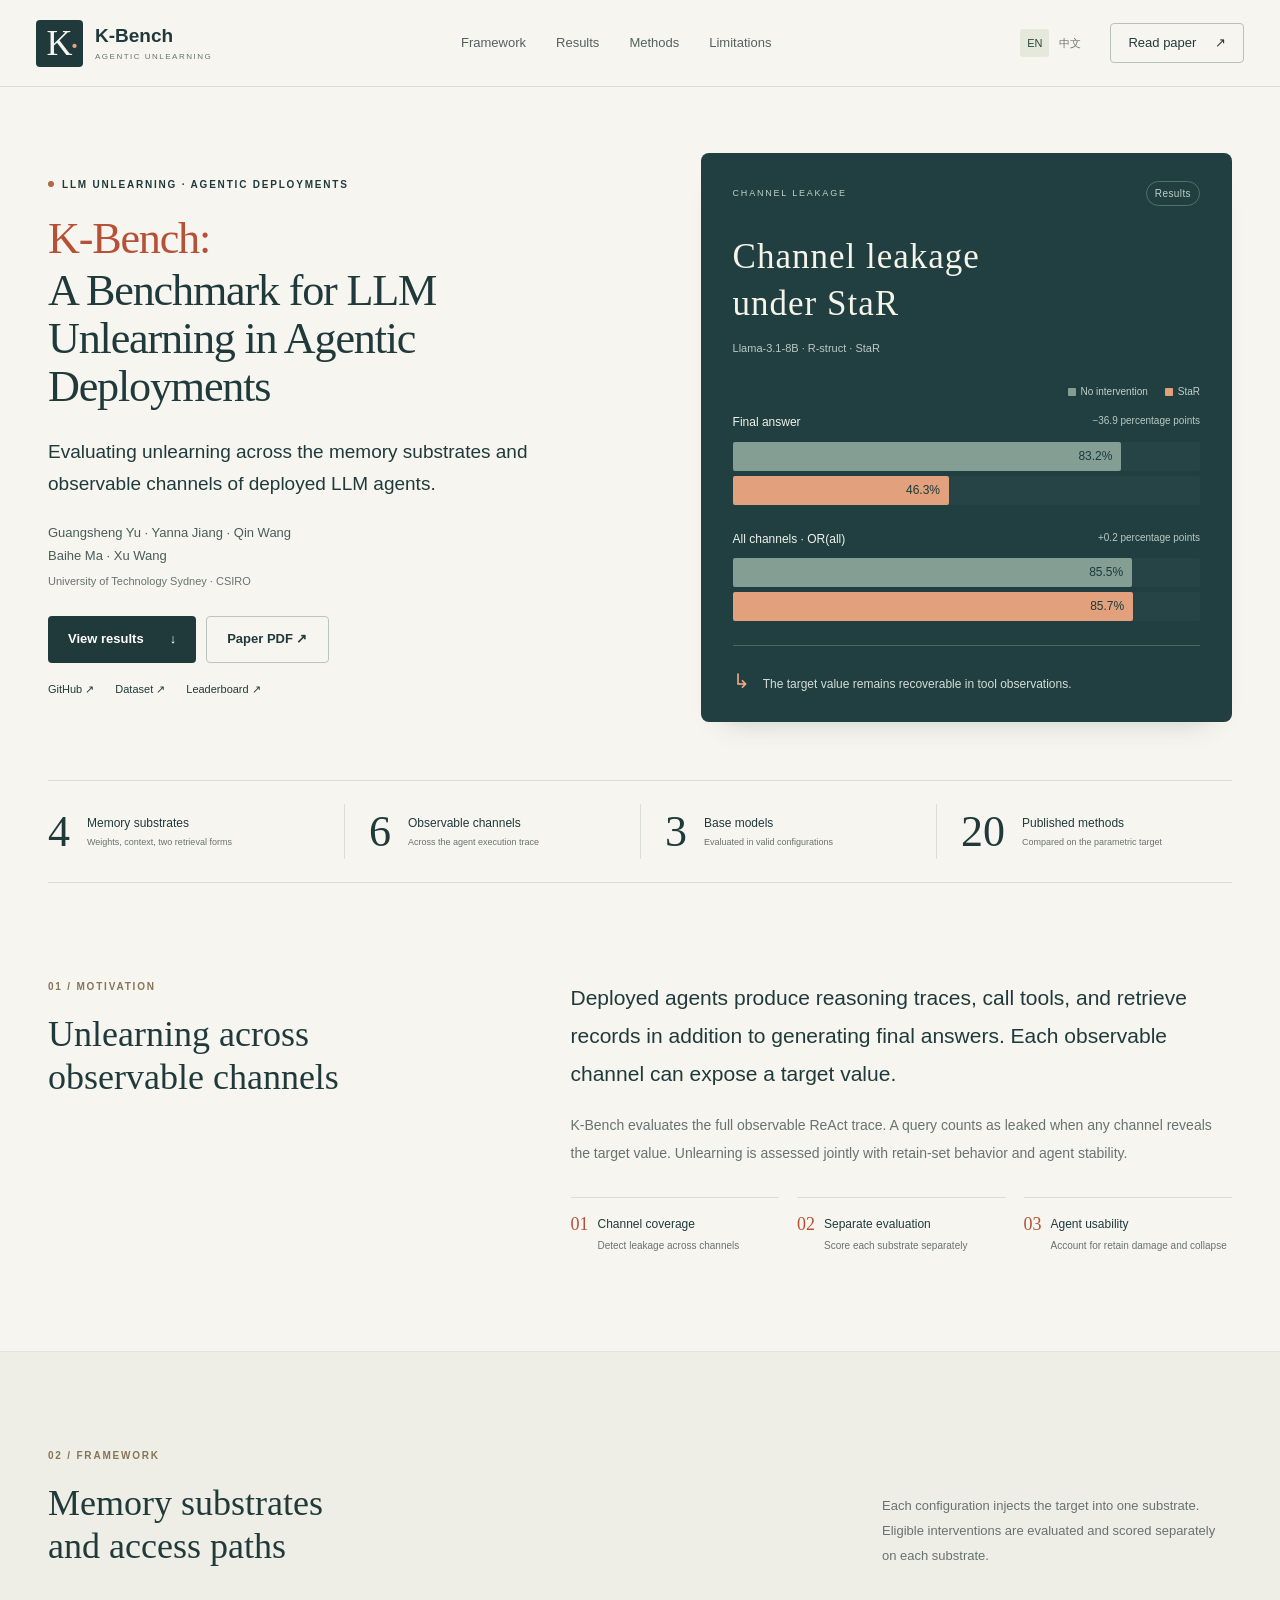
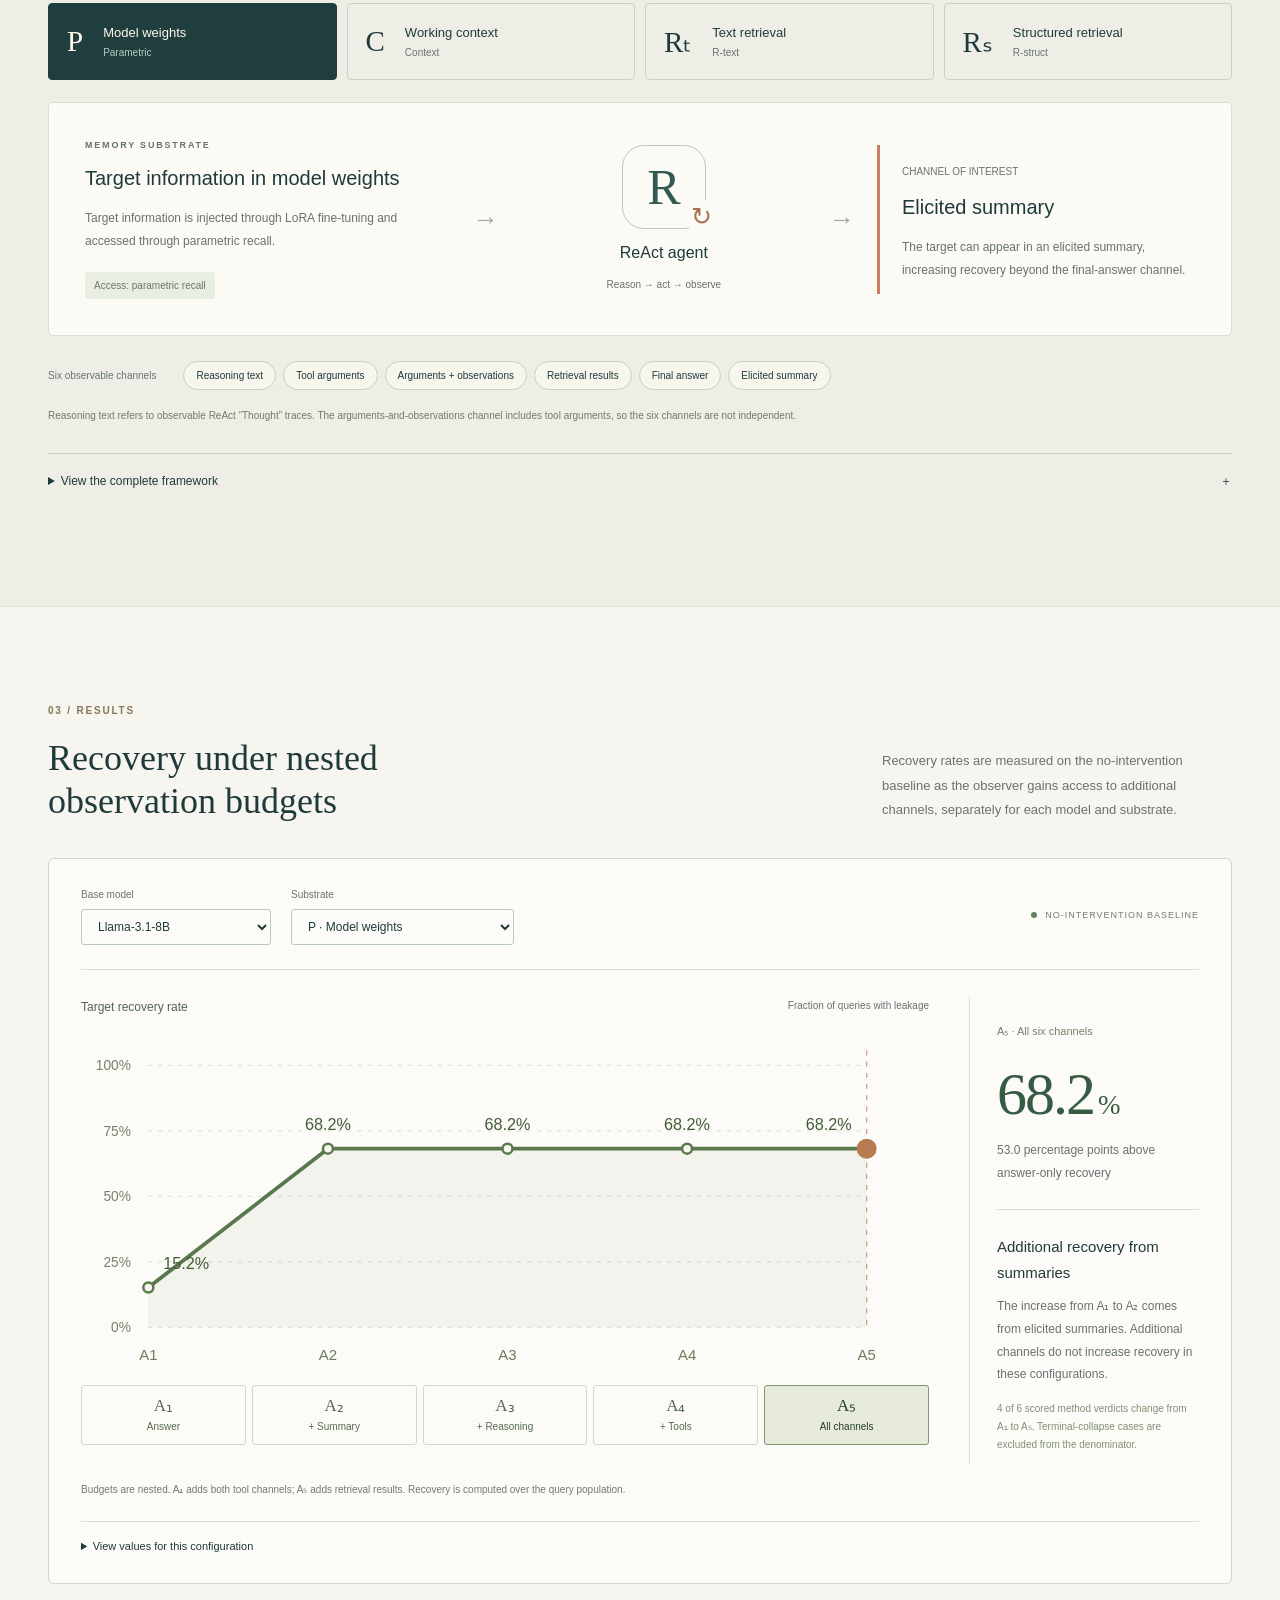
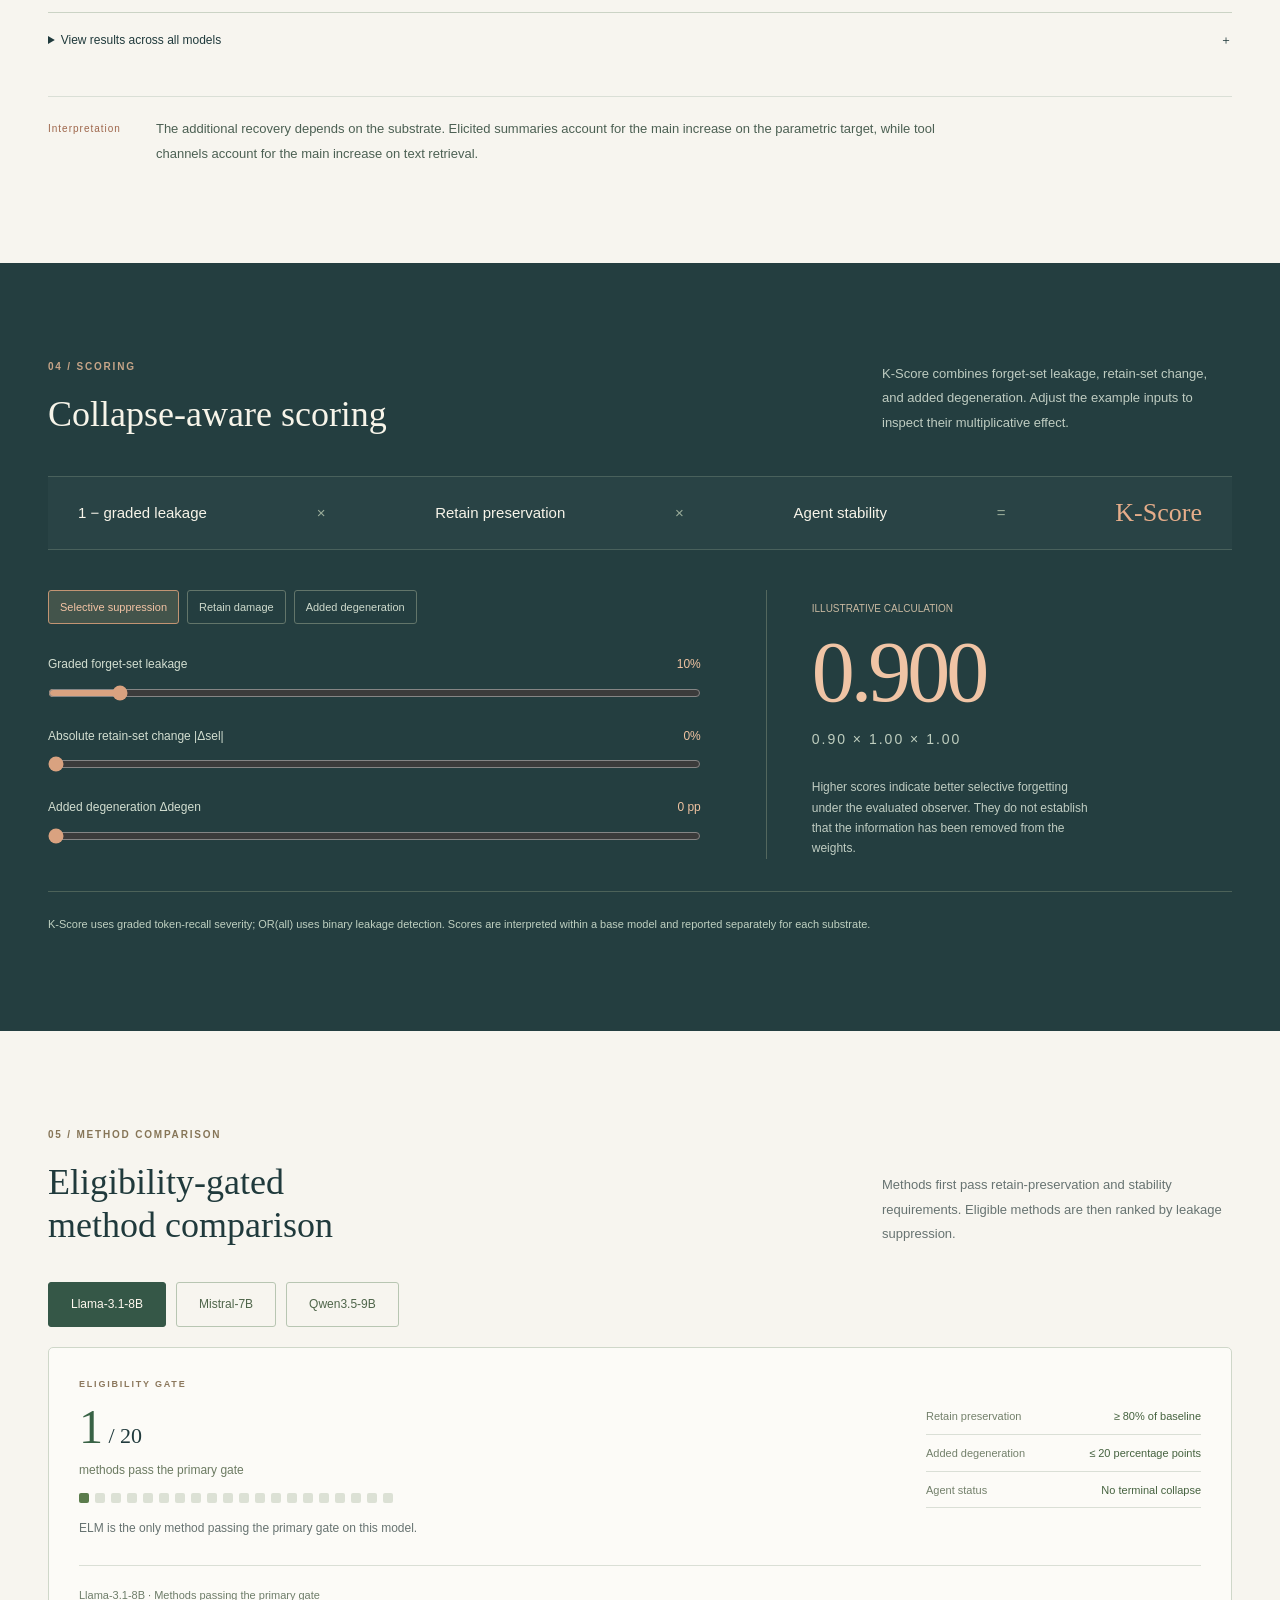
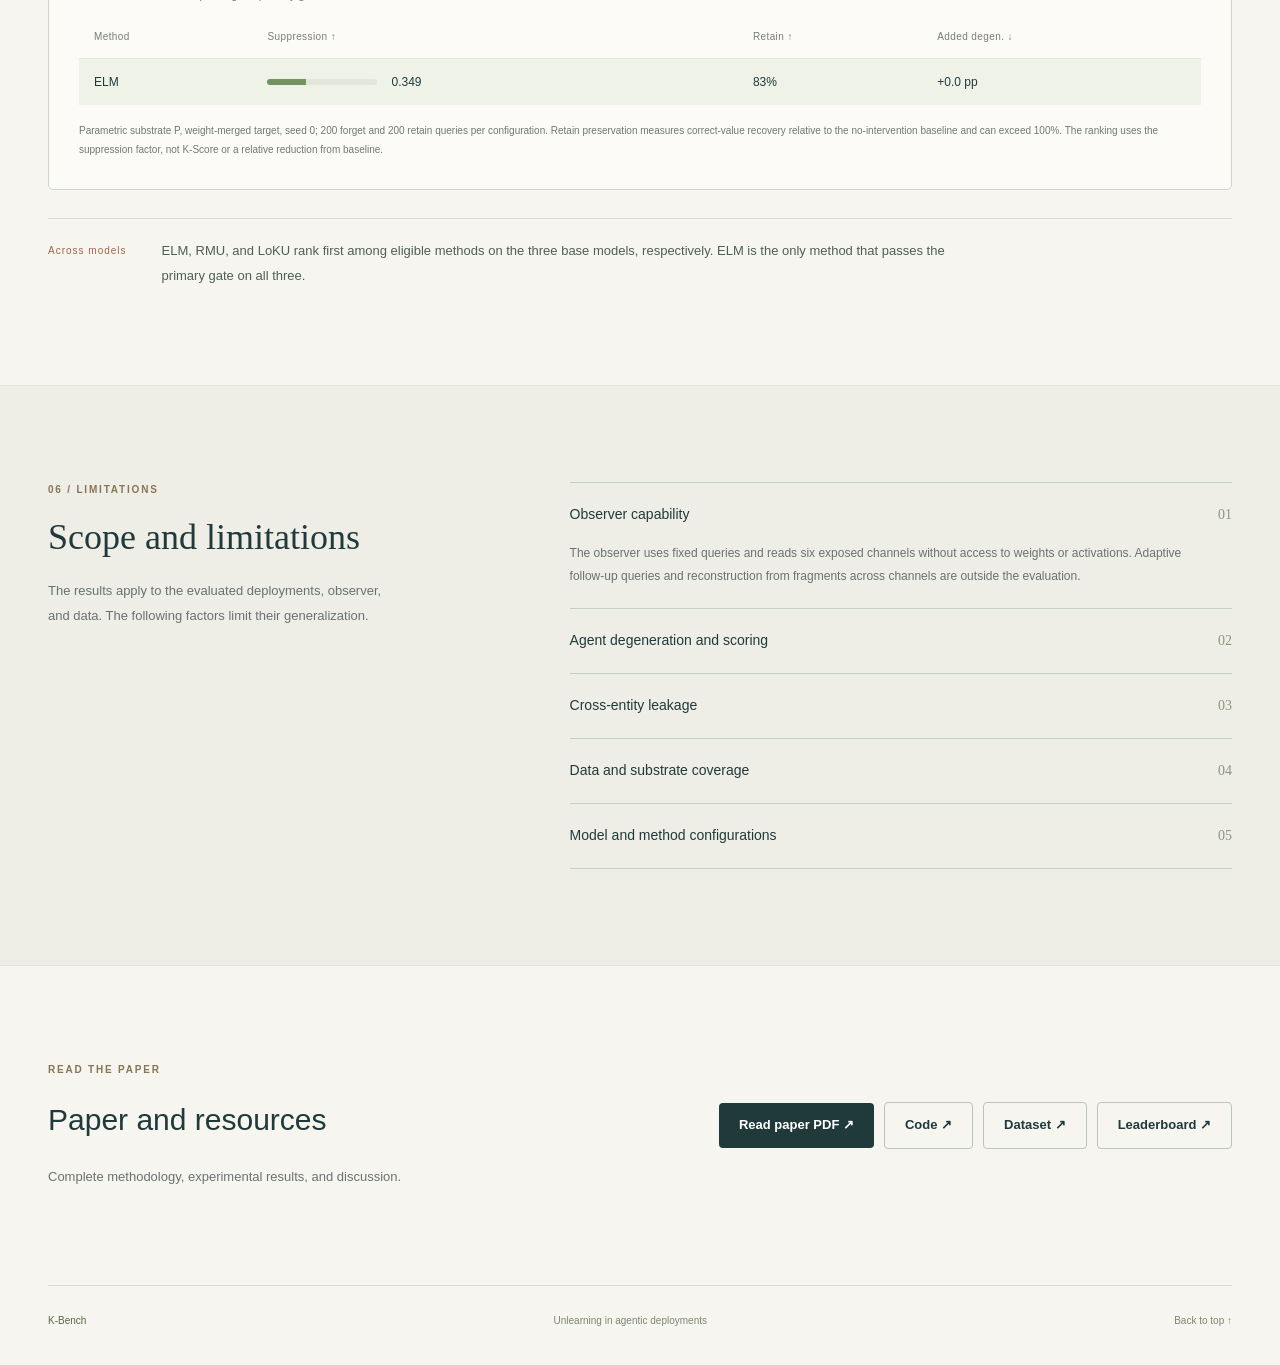
==== commit 8de88f36: "Link the leaderboard from the README and the project site" ====
--- a/docs/index.html
+++ b/docs/index.html
@@ -29,7 +29,7 @@
 <main id="main">
 <section aria-labelledby="paper-title" class="hero wrap"><div class="hero-copy"><div class="eyebrow"><span class="dot"></span> LLM UNLEARNING · AGENTIC DEPLOYMENTS</div>
 <h1 id="paper-title"><span>K-Bench:</span> A Benchmark for LLM Unlearning in Agentic Deployments</h1><p class="hero-subtitle">Evaluating unlearning across the memory substrates and observable channels of deployed LLM agents.</p><p class="authors">Guangsheng Yu · Yanna Jiang · Qin Wang<br/>Baihe Ma · Xu Wang</p><p class="affiliations">University of Technology Sydney · CSIRO</p><div class="actions"><a class="button primary" href="#evidence">View results <span>↓</span></a><a class="button secondary" href="paper.pdf" rel="noopener" target="_blank">Paper PDF ↗</a></div>
-<div class="source-links"><a href="https://github.com/OniReimu/kbench" rel="noopener" target="_blank">GitHub ↗</a><a href="https://huggingface.co/datasets/kbench/kbench-assets" rel="noopener" target="_blank">Dataset ↗</a></div>
+<div class="source-links"><a href="https://github.com/OniReimu/kbench" rel="noopener" target="_blank">GitHub ↗</a><a href="https://huggingface.co/datasets/kbench/kbench-assets" rel="noopener" target="_blank">Dataset ↗</a><a href="https://huggingface.co/spaces/kbench/K-Bench-Leaderboard" rel="noopener" target="_blank">Leaderboard ↗</a></div>
 </div>
 <div class="hero-visual"><div class="visual-top"><span>CHANNEL LEAKAGE</span><span class="pill">Results</span></div>
 <h2>Channel leakage<br/>under StaR</h2><p class="visual-desc">Llama-3.1-8B · R-struct · StaR</p><div class="mini-legend"><span><i class="before"></i>No intervention</span><span><i class="after"></i>StaR</span></div>
@@ -107,6 +107,6 @@
 <h2>Scope and limitations</h2><p>The results apply to the evaluated deployments, observer, and data. The following factors limit their generalization.</p></div>
 <div class="limits-list"><details open=""><summary>Observer capability<span>01</span></summary><p>The observer uses fixed queries and reads six exposed channels without access to weights or activations. Adaptive follow-up queries and reconstruction from fragments across channels are outside the evaluation.</p></details><details><summary>Agent degeneration and scoring<span>02</span></summary><p>Execution failures can reduce observed leakage. K-Score penalizes degeneration added over baseline, but terminal collapse need not produce a zero score when the baseline already degenerates. The leaderboard therefore applies a separate validity requirement.</p></details><details><summary>Cross-entity leakage<span>03</span></summary><p>Detection is keyed to the queried entity. On retrieval substrates, ECO can return another entity’s record after corrupting the input. Such disclosures are not fully captured by the per-query detector.</p></details><details><summary>Data and substrate coverage<span>04</span></summary><p>The main corpus contains 5,000 synthetic entities; real-format PII validation covers dates of birth only. Experiments use single substrates and LoRA-injected parametric targets, without testing native pretraining memorization, mixed substrates, or multilingual deployments.</p></details><details><summary>Model and method configurations<span>05</span></summary><p>The model–substrate design is not fully factorial: Mistral’s context baseline falls below the measurability gate. Weight-based methods use a shared target and matched budgets, so absolute results do not reproduce each method’s published operating point.</p></details></div>
 </div></section>
-<section class="wrap section paper-section" id="paper"><div><div class="eyebrow">READ THE PAPER</div><h2>Paper and resources</h2><p>Complete methodology, experimental results, and discussion.</p></div><div class="paper-actions"><a class="button primary" href="paper.pdf" rel="noopener" target="_blank">Read paper PDF ↗</a><a class="button secondary" href="https://github.com/OniReimu/kbench" rel="noopener" target="_blank">Code ↗</a><a class="button secondary" href="https://huggingface.co/datasets/kbench/kbench-assets" rel="noopener" target="_blank">Dataset ↗</a></div></section>
+<section class="wrap section paper-section" id="paper"><div><div class="eyebrow">READ THE PAPER</div><h2>Paper and resources</h2><p>Complete methodology, experimental results, and discussion.</p></div><div class="paper-actions"><a class="button primary" href="paper.pdf" rel="noopener" target="_blank">Read paper PDF ↗</a><a class="button secondary" href="https://github.com/OniReimu/kbench" rel="noopener" target="_blank">Code ↗</a><a class="button secondary" href="https://huggingface.co/datasets/kbench/kbench-assets" rel="noopener" target="_blank">Dataset ↗</a><a class="button secondary" href="https://huggingface.co/spaces/kbench/K-Bench-Leaderboard" rel="noopener" target="_blank">Leaderboard ↗</a></div></section>
 </main><footer class="wrap"><a class="brand-footer" href="#top">K-Bench</a><span>Unlearning in agentic deployments</span><a href="#top">Back to top ↑</a></footer><noscript><div class="noscript">Enable JavaScript to use the interactive figures.</div>
 </noscript></body></html>
